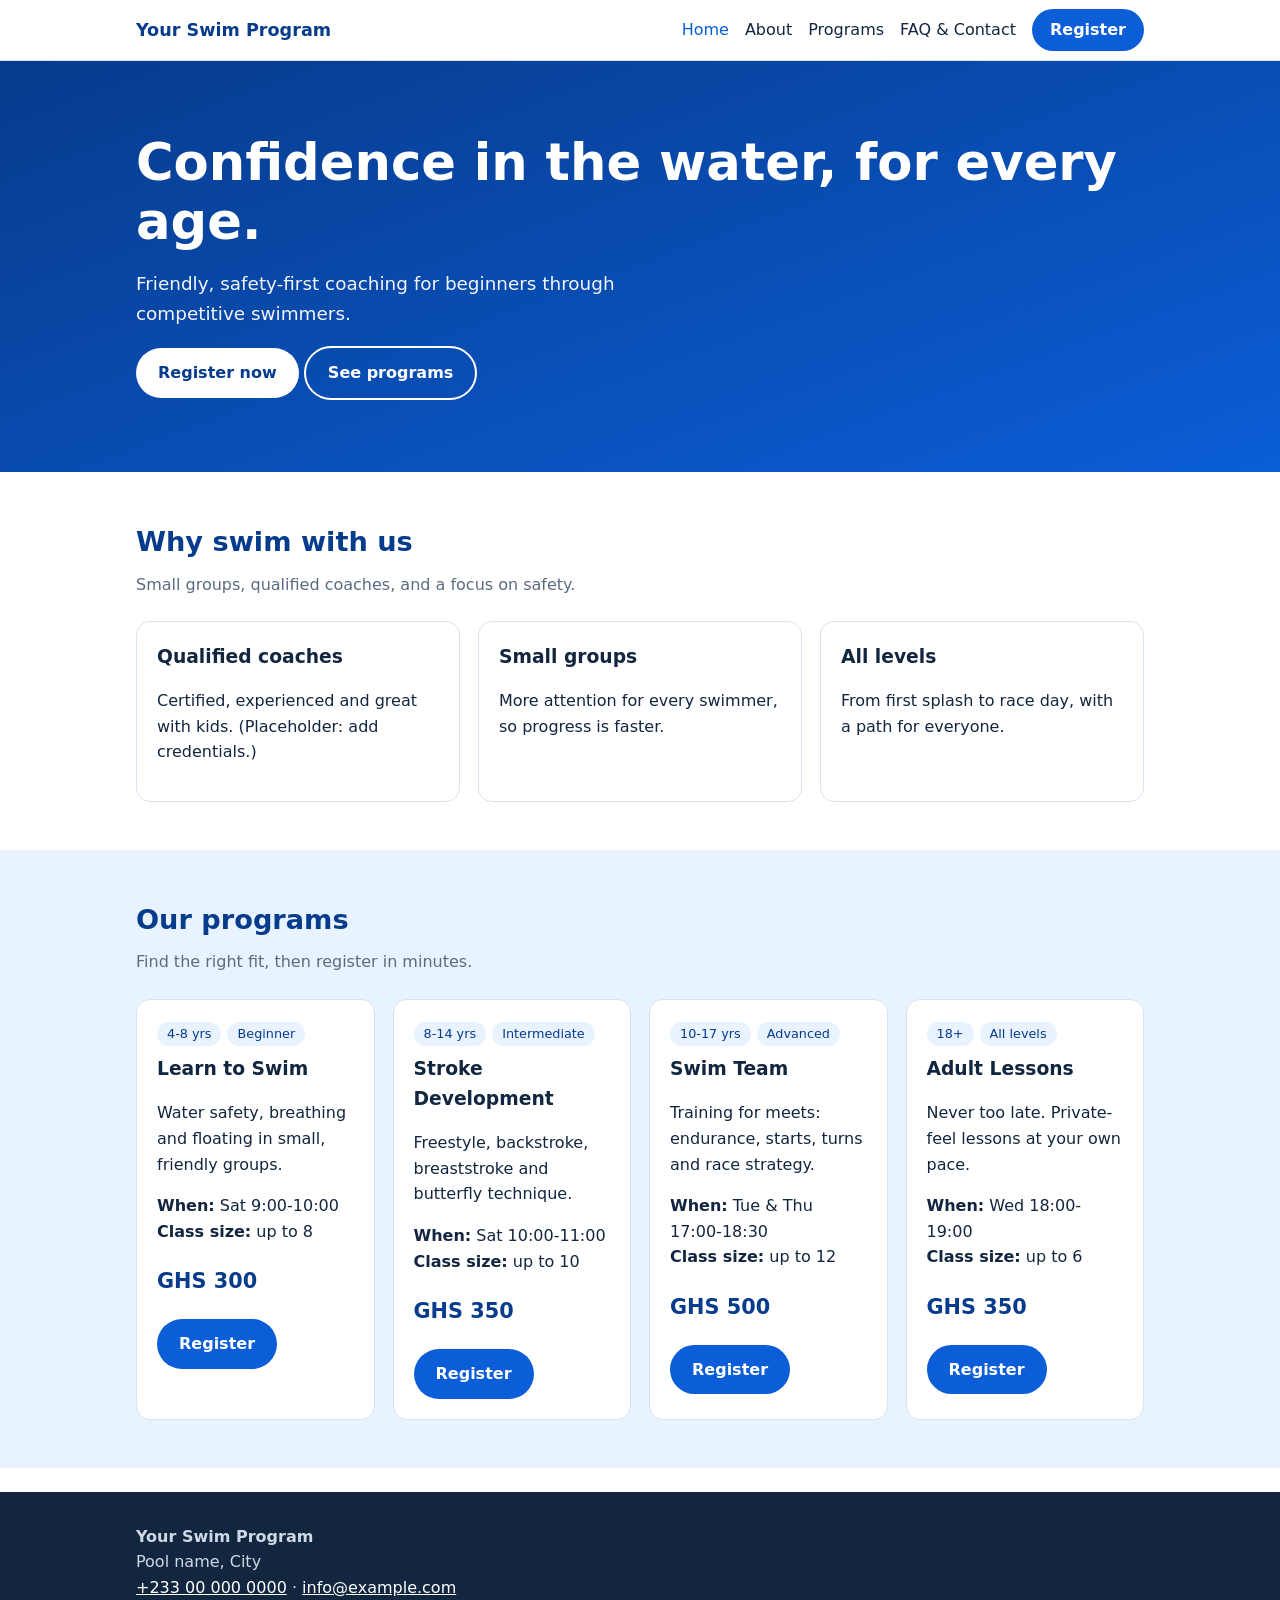
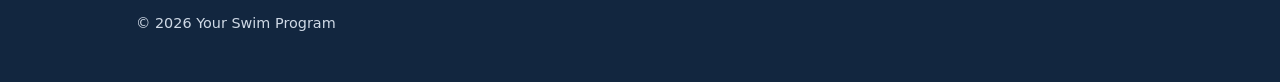
==== index.html @ 1d3cf5ec "Add static swim program site with registration form Info pages, programs driven by site.config.js, a" ====
<!doctype html>
<html lang="en"><head><meta charset="utf-8"><meta name="viewport" content="width=device-width,initial-scale=1">
<title>Swim Program | Learn, Train, Compete</title><meta name="description" content="Swim lessons and training programs. Register online.">
<link rel="stylesheet" href="assets/style.css"></head>
<body data-page="home"><div id="site-header"></div>
<div class="hero"><div class="wrap"><h1 data-site="tagline"></h1><p>Friendly, safety-first coaching for beginners through competitive swimmers.</p><a class="btn" href="register.html">Register now</a> <a class="btn alt" href="programs.html">See programs</a></div></div>
<section><div class="wrap"><h2>Why swim with us</h2><p class="lead">Small groups, qualified coaches, and a focus on safety.</p><div class="grid">
<div class="card"><h3>Qualified coaches</h3><p>Certified, experienced and great with kids. (Placeholder: add credentials.)</p></div>
<div class="card"><h3>Small groups</h3><p>More attention for every swimmer, so progress is faster.</p></div>
<div class="card"><h3>All levels</h3><p>From first splash to race day, with a path for everyone.</p></div></div></div></section>
<section class="tint"><div class="wrap"><h2>Our programs</h2><p class="lead">Find the right fit, then register in minutes.</p><div class="grid" id="program-list"></div></div></section>
<div id="site-footer"></div>
<script src="site.config.js"></script><script src="assets/main.js"></script></body></html>
---- assets/style.css ----
:root{--blue:#0b5ed7;--deep:#073b8c;--aqua:#e8f3ff;--ink:#12263f;--mut:#5b6b80;--line:#d8e3f0;--bg:#fff;--r:14px}
*{box-sizing:border-box}html{scroll-behavior:smooth}
body{margin:0;font:16px/1.6 system-ui,-apple-system,Segoe UI,Roboto,sans-serif;color:var(--ink);background:var(--bg)}
a{color:var(--blue)}img{max-width:100%}
.wrap{max-width:1040px;margin:0 auto;padding:0 16px}
header.site{position:sticky;top:0;background:#fff;border-bottom:1px solid var(--line);z-index:10}
header.site .wrap{display:flex;align-items:center;justify-content:space-between;min-height:60px;gap:12px}
.brand{font-weight:800;color:var(--deep);text-decoration:none;font-size:1.1rem}
nav a{margin-left:16px;text-decoration:none;color:var(--ink);font-weight:500}
nav a:hover,nav a[aria-current]{color:var(--blue)}
.menu{display:none;background:none;border:1px solid var(--line);border-radius:8px;padding:6px 10px;font-size:1rem}
.btn{display:inline-block;background:var(--blue);color:#fff;padding:12px 22px;border-radius:999px;text-decoration:none;font-weight:600;border:0;cursor:pointer;font-size:1rem}
.btn:hover{background:var(--deep)}.btn.alt{background:#fff;color:var(--blue);border:2px solid var(--blue)}
.hero{background:linear-gradient(160deg,var(--deep),var(--blue));color:#fff;padding:72px 0}
.hero h1{font-size:clamp(2rem,5vw,3.2rem);margin:0 0 12px;line-height:1.15}
.hero p{max-width:560px;font-size:1.15rem;opacity:.95}
.hero .btn{background:#fff;color:var(--deep)}.hero .btn.alt{background:transparent;color:#fff;border-color:#fff}
section{padding:48px 0}section.tint{background:var(--aqua)}
h2{font-size:1.7rem;margin:0 0 8px;color:var(--deep)}.lead{color:var(--mut);margin:0 0 24px}
.grid{display:grid;gap:18px;grid-template-columns:repeat(auto-fit,minmax(230px,1fr))}
.card{background:#fff;border:1px solid var(--line);border-radius:var(--r);padding:20px}
.card h3{margin:0 0 4px}.tag{display:inline-block;background:var(--aqua);color:var(--deep);border-radius:999px;padding:2px 10px;font-size:.8rem;margin:0 6px 8px 0}
.price{font-size:1.3rem;font-weight:700;color:var(--deep)}
form{display:grid;gap:14px;max-width:640px}
label{font-weight:600;display:grid;gap:4px}
input,select,textarea{font:inherit;padding:10px 12px;border:1px solid var(--line);border-radius:10px;width:100%}
input:focus,select:focus,textarea:focus{outline:2px solid var(--blue);border-color:var(--blue)}
.row{display:grid;gap:14px;grid-template-columns:1fr 1fr}
.check{display:flex;gap:10px;font-weight:400;align-items:flex-start}.check input{width:auto;margin-top:5px}
.note{background:var(--aqua);border-radius:10px;padding:12px 14px;color:var(--deep)}
details{border:1px solid var(--line);border-radius:10px;padding:12px 16px;margin-bottom:10px;background:#fff}
summary{cursor:pointer;font-weight:600}
footer.site{background:var(--ink);color:#cfd9e6;padding:32px 0;margin-top:24px}
footer.site a{color:#fff}
@media(max-width:700px){.menu{display:block}nav{display:none;position:absolute;top:60px;left:0;right:0;background:#fff;border-bottom:1px solid var(--line);padding:8px 16px}
nav.open{display:block}nav a{display:block;margin:0;padding:10px 0}.row{grid-template-columns:1fr}}
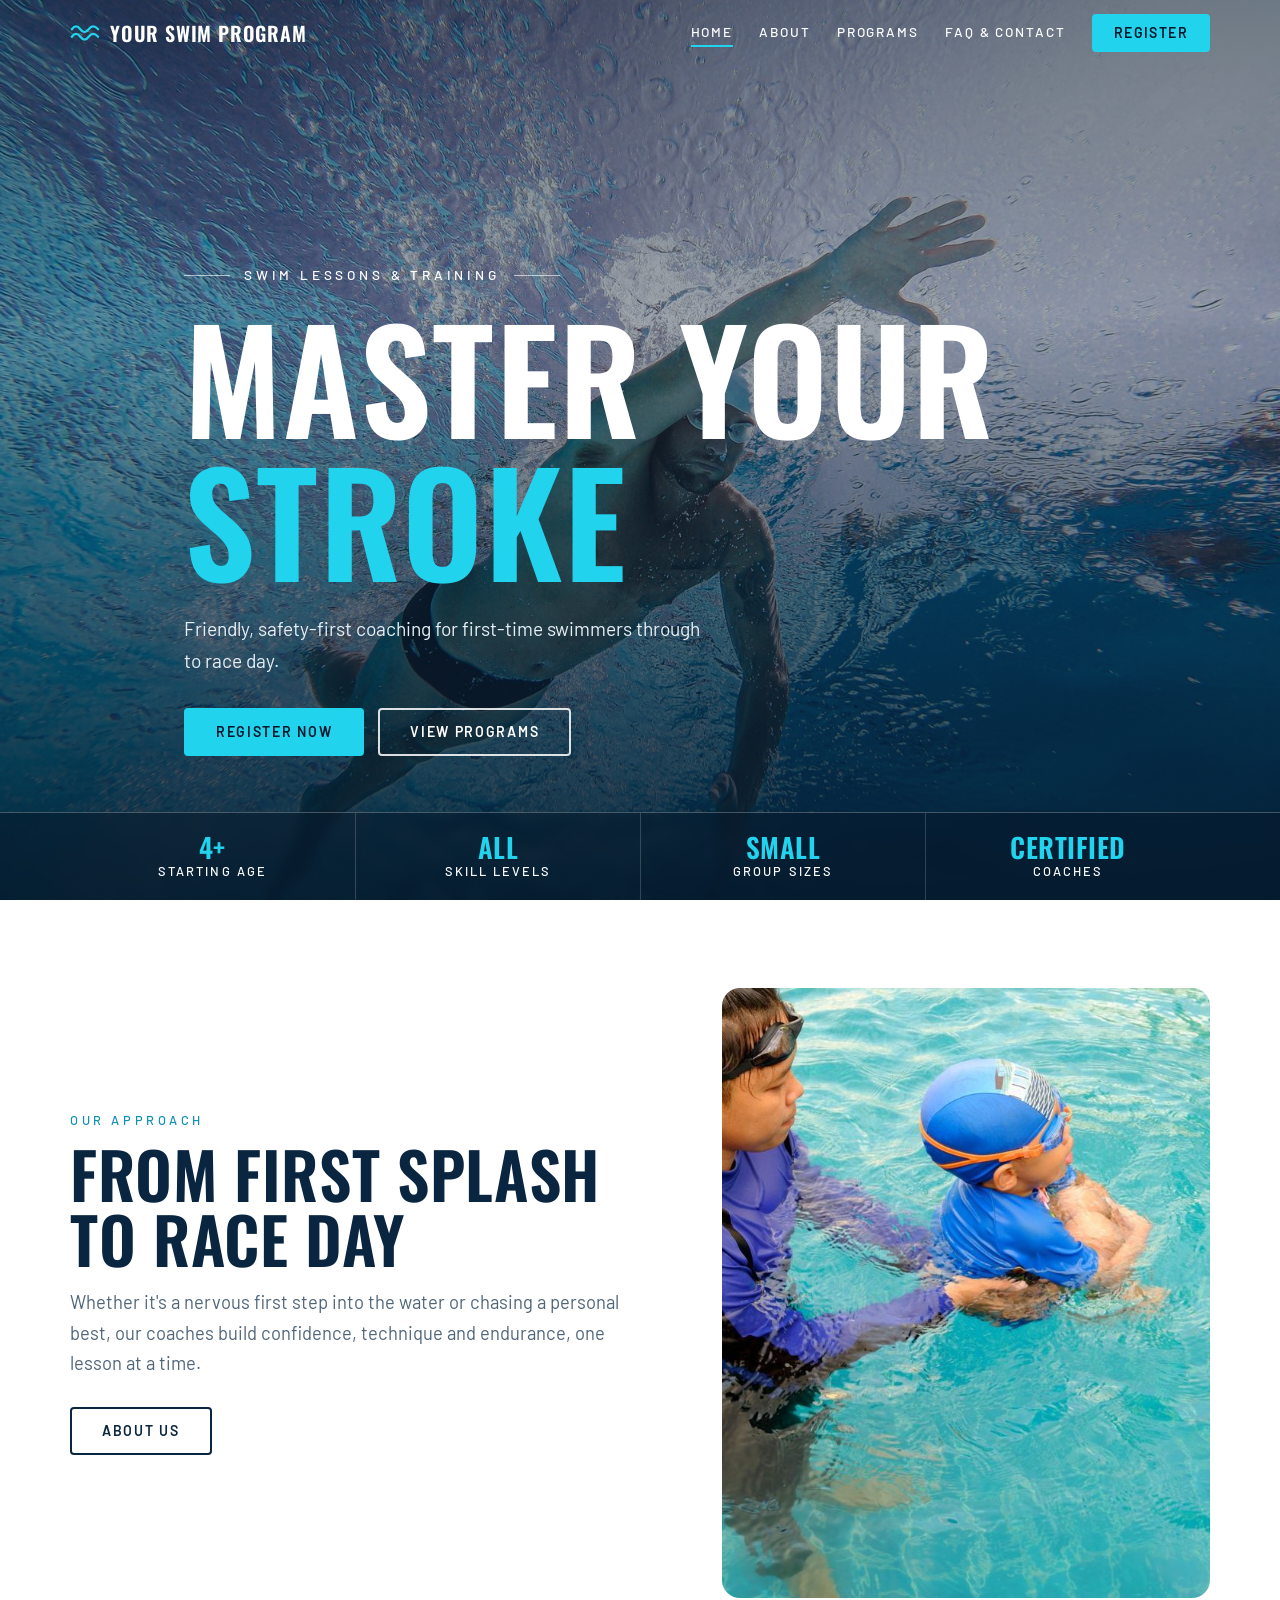
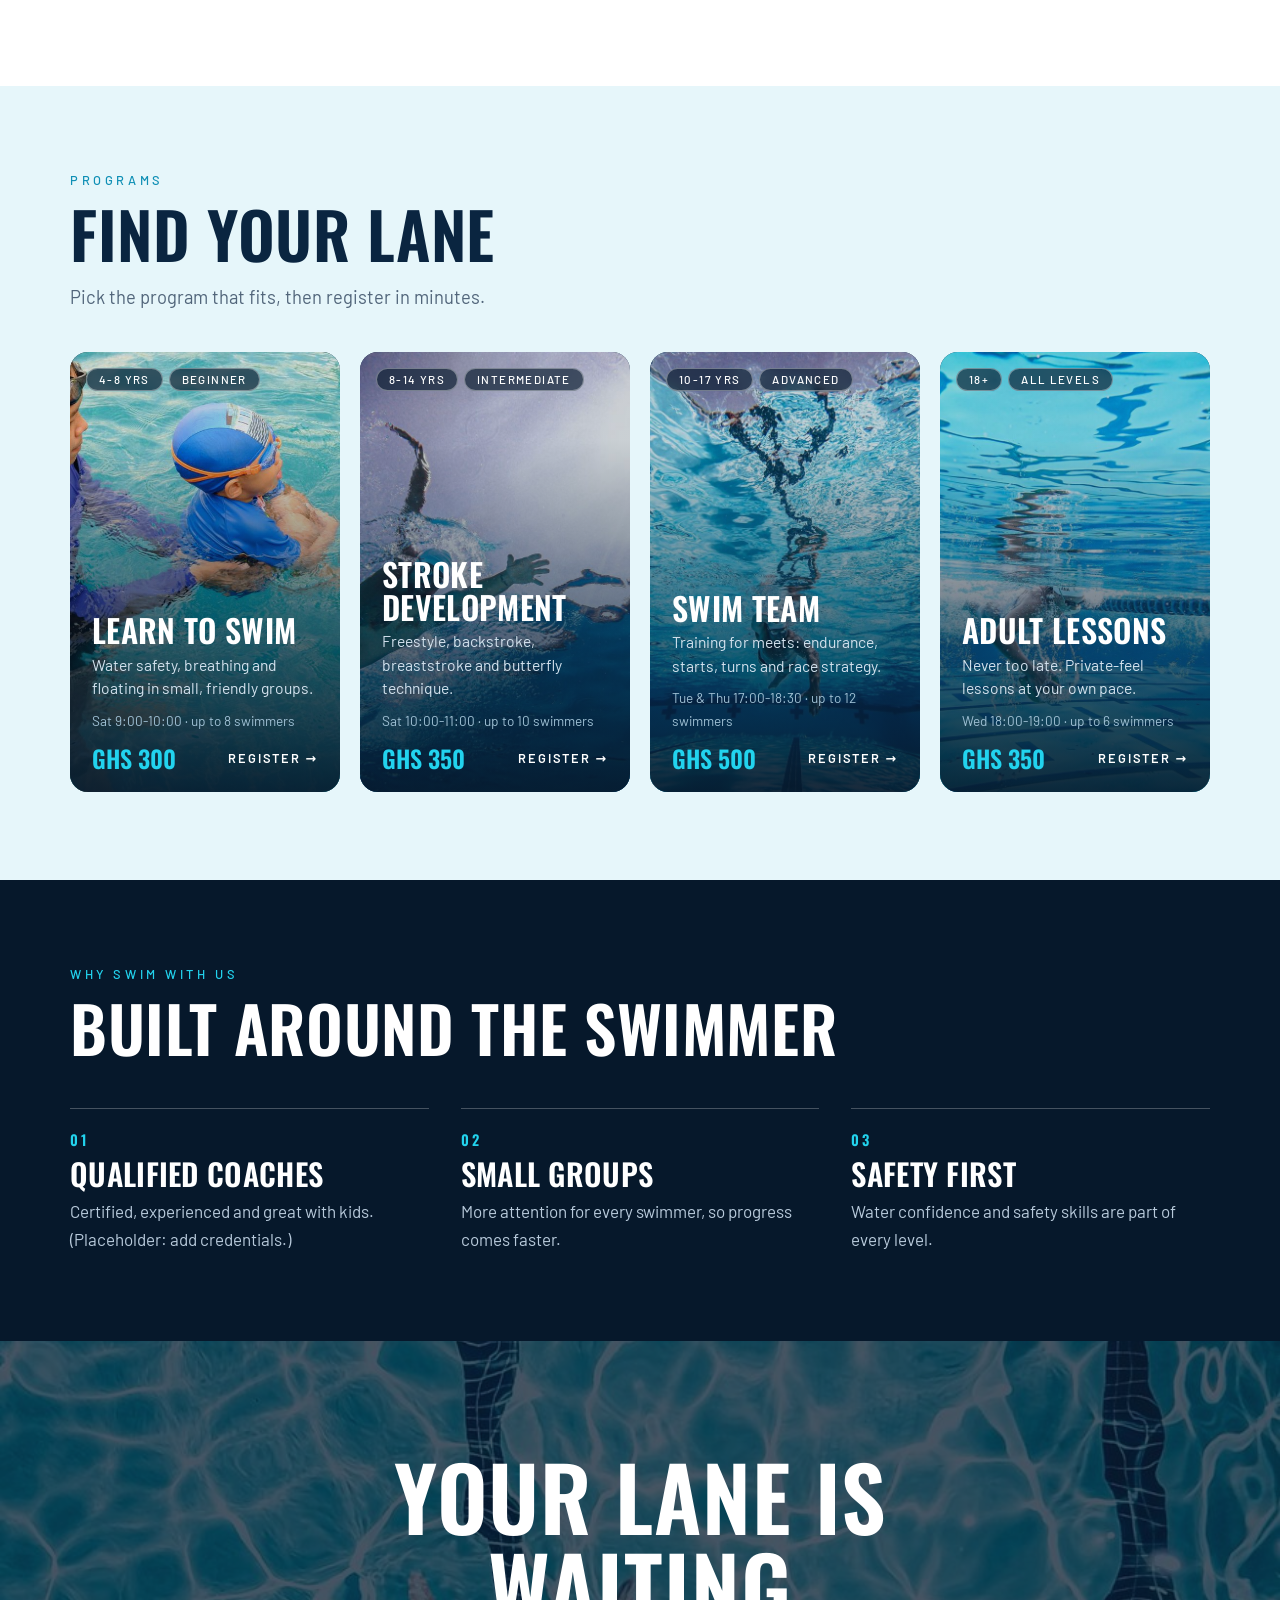
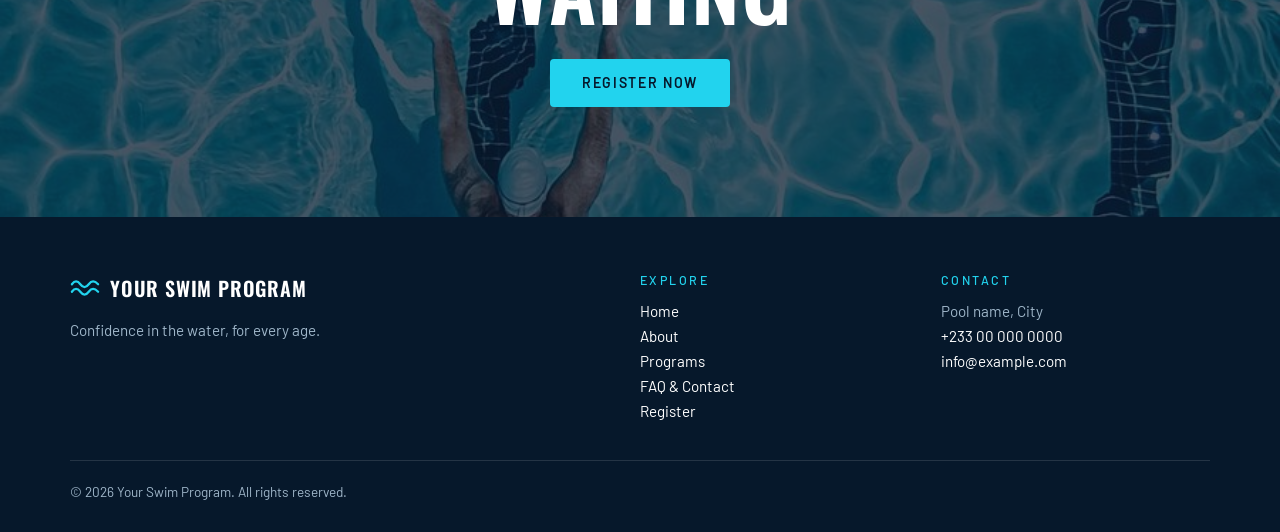
==== commit 02492871: "Redesign site with immersive photo-led look and stock photography Dark navy/aqua palette, Oswald hea" ====
--- a/index.html
+++ b/index.html
@@ -1,13 +1,35 @@
 <!doctype html>
 <html lang="en"><head><meta charset="utf-8"><meta name="viewport" content="width=device-width,initial-scale=1">
-<title>Swim Program | Learn, Train, Compete</title><meta name="description" content="Swim lessons and training programs. Register online.">
-<link rel="stylesheet" href="assets/style.css"></head>
+<title>Swim Program | Learn, Train, Compete</title><meta name="description" content="Swim lessons and training for every age and level. See our programs and register online."><meta name="theme-color" content="#06182b">
+<link rel="preconnect" href="https://fonts.googleapis.com"><link rel="preconnect" href="https://fonts.gstatic.com" crossorigin><link href="https://fonts.googleapis.com/css2?family=Barlow:wght@400;500;600&family=Oswald:wght@500;600&display=swap" rel="stylesheet"><link rel="stylesheet" href="assets/style.css"></head>
 <body data-page="home"><div id="site-header"></div>
-<div class="hero"><div class="wrap"><h1 data-site="tagline"></h1><p>Friendly, safety-first coaching for beginners through competitive swimmers.</p><a class="btn" href="register.html">Register now</a> <a class="btn alt" href="programs.html">See programs</a></div></div>
-<section><div class="wrap"><h2>Why swim with us</h2><p class="lead">Small groups, qualified coaches, and a focus on safety.</p><div class="grid">
-<div class="card"><h3>Qualified coaches</h3><p>Certified, experienced and great with kids. (Placeholder: add credentials.)</p></div>
-<div class="card"><h3>Small groups</h3><p>More attention for every swimmer, so progress is faster.</p></div>
-<div class="card"><h3>All levels</h3><p>From first splash to race day, with a path for everyone.</p></div></div></div></section>
-<section class="tint"><div class="wrap"><h2>Our programs</h2><p class="lead">Find the right fit, then register in minutes.</p><div class="grid" id="program-list"></div></div></section>
+<main id="main">
+
+<div class="hero" data-bg="assets/img/hero.jpg"><div class="wrap inner">
+  <div class="kicker">Swim lessons &amp; training</div>
+  <h1>Master your <em>stroke</em></h1>
+  <p class="sub">Friendly, safety-first coaching for first-time swimmers through to race day.</p>
+  <div class="ctas"><a class="btn" href="register.html">Register now</a><a class="btn alt" href="programs.html">View programs</a></div>
+</div>
+<div class="strip"><div class="wrap"><div class="i"><b>4+</b>Starting age</div><div class="i"><b>All</b>Skill levels</div><div class="i"><b>Small</b>Group sizes</div><div class="i"><b>Certified</b>Coaches</div></div></div></div>
+
+<section><div class="wrap split">
+  <div class="rv"><div class="eyebrow">Our approach</div><h2>From first splash to race day</h2>
+  <p class="lead">Whether it's a nervous first step into the water or chasing a personal best, our coaches build confidence, technique and endurance, one lesson at a time.</p>
+  <p style="margin-top:28px"><a class="btn alt on-light" href="about.html">About us</a></p></div>
+  <div class="pic rv"><img src="assets/img/learn.jpg" alt="A coach guiding a young swimmer in the pool"></div>
+</div></section>
+
+<section class="tint"><div class="wrap"><div class="eyebrow">Programs</div><h2>Find your lane</h2>
+<p class="lead">Pick the program that fits, then register in minutes.</p><div class="cards" id="program-list"></div></div></section>
+
+<section class="dark"><div class="wrap"><div class="eyebrow">Why swim with us</div><h2>Built around the swimmer</h2>
+<div class="feats">
+<div class="feat rv"><div class="n">01</div><h3>Qualified coaches</h3><p>Certified, experienced and great with kids. (Placeholder: add credentials.)</p></div>
+<div class="feat rv"><div class="n">02</div><h3>Small groups</h3><p>More attention for every swimmer, so progress comes faster.</p></div>
+<div class="feat rv"><div class="n">03</div><h3>Safety first</h3><p>Water confidence and safety skills are part of every level.</p></div>
+</div></div></section>
+<div class="band" data-bg="assets/img/lanes.jpg"><div class="wrap"><h2>Your lane is waiting</h2><a class="btn" href="register.html">Register now</a></div></div>
+</main>
 <div id="site-footer"></div>
 <script src="site.config.js"></script><script src="assets/main.js"></script></body></html>
--- a/assets/style.css
+++ b/assets/style.css
@@ -1,36 +1,127 @@
-:root{--blue:#0b5ed7;--deep:#073b8c;--aqua:#e8f3ff;--ink:#12263f;--mut:#5b6b80;--line:#d8e3f0;--bg:#fff;--r:14px}
+
+:root{
+  --navy:#06182b;--navy2:#0a2540;--deep:#0a2540;--blue:#0e8fb5;--aqua:#e6f6fa;--cyan:#22d3ee;--cyan-d:#0fb5d1;
+  --ink:#0d2236;--mut:#51657a;--line:#d5e3ec;--bg:#fff;--r:18px;
+  --head:"Oswald","Arial Narrow",Impact,sans-serif;--body:"Barlow",system-ui,-apple-system,Segoe UI,Roboto,sans-serif;
+}
 *{box-sizing:border-box}html{scroll-behavior:smooth}
-body{margin:0;font:16px/1.6 system-ui,-apple-system,Segoe UI,Roboto,sans-serif;color:var(--ink);background:var(--bg)}
-a{color:var(--blue)}img{max-width:100%}
-.wrap{max-width:1040px;margin:0 auto;padding:0 16px}
-header.site{position:sticky;top:0;background:#fff;border-bottom:1px solid var(--line);z-index:10}
-header.site .wrap{display:flex;align-items:center;justify-content:space-between;min-height:60px;gap:12px}
-.brand{font-weight:800;color:var(--deep);text-decoration:none;font-size:1.1rem}
-nav a{margin-left:16px;text-decoration:none;color:var(--ink);font-weight:500}
-nav a:hover,nav a[aria-current]{color:var(--blue)}
-.menu{display:none;background:none;border:1px solid var(--line);border-radius:8px;padding:6px 10px;font-size:1rem}
-.btn{display:inline-block;background:var(--blue);color:#fff;padding:12px 22px;border-radius:999px;text-decoration:none;font-weight:600;border:0;cursor:pointer;font-size:1rem}
-.btn:hover{background:var(--deep)}.btn.alt{background:#fff;color:var(--blue);border:2px solid var(--blue)}
-.hero{background:linear-gradient(160deg,var(--deep),var(--blue));color:#fff;padding:72px 0}
-.hero h1{font-size:clamp(2rem,5vw,3.2rem);margin:0 0 12px;line-height:1.15}
-.hero p{max-width:560px;font-size:1.15rem;opacity:.95}
-.hero .btn{background:#fff;color:var(--deep)}.hero .btn.alt{background:transparent;color:#fff;border-color:#fff}
-section{padding:48px 0}section.tint{background:var(--aqua)}
-h2{font-size:1.7rem;margin:0 0 8px;color:var(--deep)}.lead{color:var(--mut);margin:0 0 24px}
-.grid{display:grid;gap:18px;grid-template-columns:repeat(auto-fit,minmax(230px,1fr))}
-.card{background:#fff;border:1px solid var(--line);border-radius:var(--r);padding:20px}
-.card h3{margin:0 0 4px}.tag{display:inline-block;background:var(--aqua);color:var(--deep);border-radius:999px;padding:2px 10px;font-size:.8rem;margin:0 6px 8px 0}
-.price{font-size:1.3rem;font-weight:700;color:var(--deep)}
-form{display:grid;gap:14px;max-width:640px}
-label{font-weight:600;display:grid;gap:4px}
-input,select,textarea{font:inherit;padding:10px 12px;border:1px solid var(--line);border-radius:10px;width:100%}
-input:focus,select:focus,textarea:focus{outline:2px solid var(--blue);border-color:var(--blue)}
-.row{display:grid;gap:14px;grid-template-columns:1fr 1fr}
-.check{display:flex;gap:10px;font-weight:400;align-items:flex-start}.check input{width:auto;margin-top:5px}
-.note{background:var(--aqua);border-radius:10px;padding:12px 14px;color:var(--deep)}
-details{border:1px solid var(--line);border-radius:10px;padding:12px 16px;margin-bottom:10px;background:#fff}
-summary{cursor:pointer;font-weight:600}
-footer.site{background:var(--ink);color:#cfd9e6;padding:32px 0;margin-top:24px}
-footer.site a{color:#fff}
-@media(max-width:700px){.menu{display:block}nav{display:none;position:absolute;top:60px;left:0;right:0;background:#fff;border-bottom:1px solid var(--line);padding:8px 16px}
-nav.open{display:block}nav a{display:block;margin:0;padding:10px 0}.row{grid-template-columns:1fr}}
+body{margin:0;font:17px/1.65 var(--body);color:var(--ink);background:var(--bg);-webkit-font-smoothing:antialiased}
+img{max-width:100%;display:block}a{color:var(--blue)}
+.wrap{max-width:1180px;margin:0 auto;padding:0 20px}
+h1,h2,h3{font-family:var(--head);text-transform:uppercase;line-height:1.02;margin:0;letter-spacing:.01em;font-weight:600}
+.skip{position:absolute;left:-999px}.skip:focus{left:12px;top:12px;background:#fff;color:#000;padding:8px 12px;z-index:100;border-radius:8px}
+
+/* header: transparent over photo, solid after scroll */
+header.site{position:fixed;inset:0 0 auto 0;z-index:50;transition:background .25s,box-shadow .25s,padding .25s;padding:14px 0}
+header.site.solid{background:rgba(6,24,43,.94);backdrop-filter:blur(8px);padding:8px 0;box-shadow:0 1px 0 rgba(255,255,255,.08)}
+header.site .wrap{display:flex;align-items:center;justify-content:space-between;gap:16px}
+.brand{display:flex;align-items:center;gap:10px;color:#fff;text-decoration:none;font:600 1.25rem/1 var(--head);text-transform:uppercase;letter-spacing:.04em}
+.brand svg{width:30px;height:30px;color:var(--cyan)}
+nav{display:flex;align-items:center;gap:26px}
+nav a{color:#fff;text-decoration:none;font:500 .85rem/1 var(--body);letter-spacing:.14em;text-transform:uppercase;padding:6px 0;border-bottom:2px solid transparent}
+nav a:hover,nav a[aria-current]{border-color:var(--cyan)}
+nav a.btn{border:0;padding:12px 22px;letter-spacing:.1em}
+.menu{display:none;background:none;border:1.5px solid rgba(255,255,255,.6);color:#fff;border-radius:999px;padding:8px 16px;font:500 .8rem var(--body);letter-spacing:.14em;text-transform:uppercase;cursor:pointer}
+
+.btn{display:inline-block;background:var(--cyan);color:var(--navy);padding:15px 30px;border-radius:4px;text-decoration:none;font:600 .88rem/1 var(--body);letter-spacing:.12em;text-transform:uppercase;border:2px solid var(--cyan);cursor:pointer;transition:transform .15s,background .15s,color .15s}
+.btn:hover{background:#fff;border-color:#fff;transform:translateY(-2px)}
+.btn.alt{background:transparent;color:#fff;border-color:rgba(255,255,255,.85)}
+.btn.alt:hover{background:#fff;color:var(--navy)}
+.light .btn.alt,.btn.alt.on-light{color:var(--navy2);border-color:var(--navy2)}
+.btn.alt.on-light:hover{background:var(--navy2);color:#fff}
+button:disabled{opacity:.6;cursor:wait}
+
+/* hero */
+.hero{position:relative;min-height:100svh;display:flex;flex-direction:column;justify-content:flex-end;color:#fff;background:var(--navy) center/cover no-repeat;isolation:isolate;overflow:hidden}
+.hero::before{content:"";position:absolute;inset:0;z-index:-1;background:linear-gradient(180deg,rgba(6,24,43,.55) 0%,rgba(6,24,43,.35) 35%,rgba(6,24,43,.88) 100%)}
+.hero .inner{padding-block:140px 56px}
+.kicker{display:flex;align-items:center;gap:14px;font:500 .85rem/1 var(--body);letter-spacing:.28em;text-transform:uppercase;margin-bottom:22px}
+.kicker::before,.kicker::after{content:"";height:1px;width:46px;background:rgba(255,255,255,.6)}
+.hero h1{font-size:clamp(3.2rem,11vw,9rem);max-width:12ch}
+.hero h1 em{font-style:normal;color:var(--cyan)}
+.hero p.sub{max-width:520px;font-size:1.2rem;margin:22px 0 32px;color:#e6f0f7}
+.hero .ctas{display:flex;gap:14px;flex-wrap:wrap}
+.strip{border-top:1px solid rgba(255,255,255,.25);background:rgba(6,24,43,.55);backdrop-filter:blur(6px)}
+.strip .wrap{display:grid;grid-template-columns:repeat(4,1fr)}
+.strip div.i{padding:20px 12px;text-align:center;border-left:1px solid rgba(255,255,255,.18);font:500 .8rem/1.3 var(--body);letter-spacing:.16em;text-transform:uppercase}
+.strip div.i:first-child{border-left:0}.strip b{display:block;font:600 1.7rem/1.1 var(--head);letter-spacing:.02em;color:var(--cyan)}
+.hero.page{min-height:52svh}.hero.page .inner{padding-block:150px 48px}.hero.page h1{font-size:clamp(2.8rem,8vw,6rem);max-width:none}
+
+/* sections */
+section{padding:88px 0}section.dark{background:var(--navy);color:#fff}section.tint{background:var(--aqua)}
+h2{font-size:clamp(2.2rem,5.5vw,4rem);color:var(--navy2)}section.dark h2{color:#fff}
+.eyebrow{font:500 .8rem/1 var(--body);letter-spacing:.28em;text-transform:uppercase;color:var(--blue);margin-bottom:14px}
+section.dark .eyebrow{color:var(--cyan)}
+.lead{color:var(--mut);font-size:1.15rem;max-width:560px;margin:16px 0 0}section.dark .lead{color:#b8cadb}
+.split{display:grid;grid-template-columns:1.1fr .9fr;gap:56px;align-items:center}
+.split .pic{border-radius:var(--r);overflow:hidden;aspect-ratio:4/5;background:var(--navy2)}
+.split .pic img{width:100%;height:100%;object-fit:cover}
+.split.rev .pic{order:-1}
+
+/* program cards */
+.cards{display:grid;gap:20px;grid-template-columns:repeat(auto-fit,minmax(250px,1fr));margin-top:40px}
+.pc{position:relative;display:flex;flex-direction:column;justify-content:flex-end;min-height:440px;border-radius:var(--r);overflow:hidden;color:#fff;text-decoration:none;background:var(--navy2);isolation:isolate}
+.pc img{position:absolute;inset:0;width:100%;height:100%;object-fit:cover;z-index:-2;transition:transform .6s}
+.pc::after{content:"";position:absolute;inset:0;z-index:-1;background:linear-gradient(180deg,rgba(6,24,43,.15) 20%,rgba(6,24,43,.92) 100%)}
+.pc:hover img{transform:scale(1.06)}
+.pc .tags{position:absolute;top:16px;left:16px;display:flex;gap:6px;flex-wrap:wrap}
+.tag{display:inline-block;background:rgba(6,24,43,.65);border:1px solid rgba(255,255,255,.35);backdrop-filter:blur(4px);color:#fff;border-radius:999px;padding:4px 12px;font:500 .72rem/1.2 var(--body);letter-spacing:.12em;text-transform:uppercase}
+.pc .body{padding:22px}
+.pc h3{font-size:2rem;margin-bottom:6px}.pc p{margin:0 0 10px;color:#d3e2ee;font-size:.98rem;line-height:1.5}
+.pc .meta{font-size:.85rem;color:#9fc0d4;margin-bottom:14px}
+.pc .row{display:flex;justify-content:space-between;align-items:center;gap:10px}
+.pc .price{font:600 1.5rem/1 var(--head);color:var(--cyan)}.pc .go{font:600 .8rem/1 var(--body);letter-spacing:.14em;text-transform:uppercase}
+.pc .go::after{content:" →"}
+
+/* features */
+.feats{display:grid;gap:32px;grid-template-columns:repeat(auto-fit,minmax(240px,1fr));margin-top:48px}
+.feat{border-top:1px solid rgba(255,255,255,.25);padding-top:20px}
+.feat .n{font:600 .9rem var(--head);letter-spacing:.2em;color:var(--cyan)}
+.feat h3{font-size:1.9rem;margin:8px 0 8px}.feat p{margin:0;color:#b8cadb}
+
+/* table */
+.tw{overflow-x:auto;margin-top:36px;border:1px solid var(--line);border-radius:12px}
+table{border-collapse:collapse;width:100%;font-size:1rem}th,td{padding:14px 18px;text-align:left;border-bottom:1px solid var(--line)}
+th{font:500 .78rem var(--body);letter-spacing:.16em;text-transform:uppercase;background:var(--aqua);color:var(--navy2);white-space:nowrap}
+tr:last-child td{border-bottom:0}td.p{font:600 1.2rem var(--head);color:var(--navy2);white-space:nowrap}
+
+/* cta band */
+.band{position:relative;isolation:isolate;color:#fff;background:var(--navy) center/cover;text-align:center;padding:110px 0}
+.band::before{content:"";position:absolute;inset:0;background:rgba(6,24,43,.72);z-index:-1}
+.band h2{color:#fff;font-size:clamp(2.6rem,7vw,5.5rem);max-width:14ch;margin:0 auto 28px}
+
+/* forms */
+form{display:grid;gap:16px;max-width:680px}
+label{font:600 .8rem var(--body);letter-spacing:.1em;text-transform:uppercase;color:var(--navy2);display:grid;gap:6px}
+input,select,textarea{font:400 1rem var(--body);letter-spacing:0;text-transform:none;padding:13px 14px;border:1.5px solid var(--line);border-radius:8px;width:100%;background:#fff;color:var(--ink)}
+input:focus,select:focus,textarea:focus{outline:3px solid rgba(34,211,238,.45);border-color:var(--blue)}
+.row2{display:grid;gap:16px;grid-template-columns:1fr 1fr}
+.check{display:flex;gap:12px;align-items:flex-start;font:400 .95rem/1.5 var(--body);letter-spacing:0;text-transform:none}.check input{width:auto;margin-top:5px}
+.note{background:var(--aqua);border-left:4px solid var(--cyan);border-radius:8px;padding:14px 16px;color:var(--navy2);font-size:.98rem}
+.formcard{background:#fff;border:1px solid var(--line);border-radius:var(--r);padding:36px;box-shadow:0 20px 50px -25px rgba(6,24,43,.35)}
+details{border-bottom:1px solid var(--line);padding:18px 0}summary{cursor:pointer;font:600 1.4rem var(--head);text-transform:uppercase;color:var(--navy2);list-style:none;display:flex;justify-content:space-between;gap:12px}
+summary::after{content:"+";color:var(--blue)}details[open] summary::after{content:"–"}details p{margin:12px 0 0;color:var(--mut)}
+.contact{display:grid;gap:20px;grid-template-columns:repeat(auto-fit,minmax(220px,1fr));margin-top:36px}
+.contact div{border-top:3px solid var(--cyan);padding-top:14px}.contact b{display:block;font:500 .78rem var(--body);letter-spacing:.2em;text-transform:uppercase;color:var(--blue);margin-bottom:4px}
+
+footer.site{background:var(--navy);color:#9fb6c9;padding:56px 0 28px;font-size:.95rem}
+footer.site .cols{display:grid;gap:32px;grid-template-columns:2fr 1fr 1fr}
+footer.site .brand{margin-bottom:12px}footer.site a{color:#fff;text-decoration:none}footer.site a:hover{color:var(--cyan)}
+footer.site h4{font:500 .78rem var(--body);letter-spacing:.2em;text-transform:uppercase;color:var(--cyan);margin:0 0 12px}
+footer.site .copy{border-top:1px solid rgba(255,255,255,.12);margin-top:36px;padding-top:20px;font-size:.85rem}
+
+/* reveal (only when JS adds .js) */
+.js .rv{opacity:0;transform:translateY(24px);transition:opacity .7s,transform .7s}.js .rv.in{opacity:1;transform:none}
+@media(prefers-reduced-motion:reduce){*{transition:none!important;animation:none!important}html{scroll-behavior:auto}.js .rv{opacity:1;transform:none}}
+
+@media(max-width:860px){
+  section{padding:64px 0}.split{grid-template-columns:1fr;gap:32px}.split .pic{aspect-ratio:4/3}.split.rev .pic{order:0}
+  .menu{display:block}
+  nav{position:fixed;inset:0;background:var(--navy);flex-direction:column;justify-content:center;gap:22px;opacity:0;visibility:hidden;transition:opacity .25s}
+  nav.open{opacity:1;visibility:visible}nav a{font-size:1.1rem}
+  .menu{position:relative;z-index:60}
+  .strip .wrap{grid-template-columns:1fr 1fr}.strip div.i:nth-child(3){border-left:0}.strip div.i:nth-child(n+3){border-top:1px solid rgba(255,255,255,.18)}
+  footer.site .cols{grid-template-columns:1fr}.row2{grid-template-columns:1fr}.formcard{padding:22px}
+  .hero .inner{padding-top:110px}
+  .kicker{letter-spacing:.18em;font-size:.75rem}.kicker::after{display:none}
+}
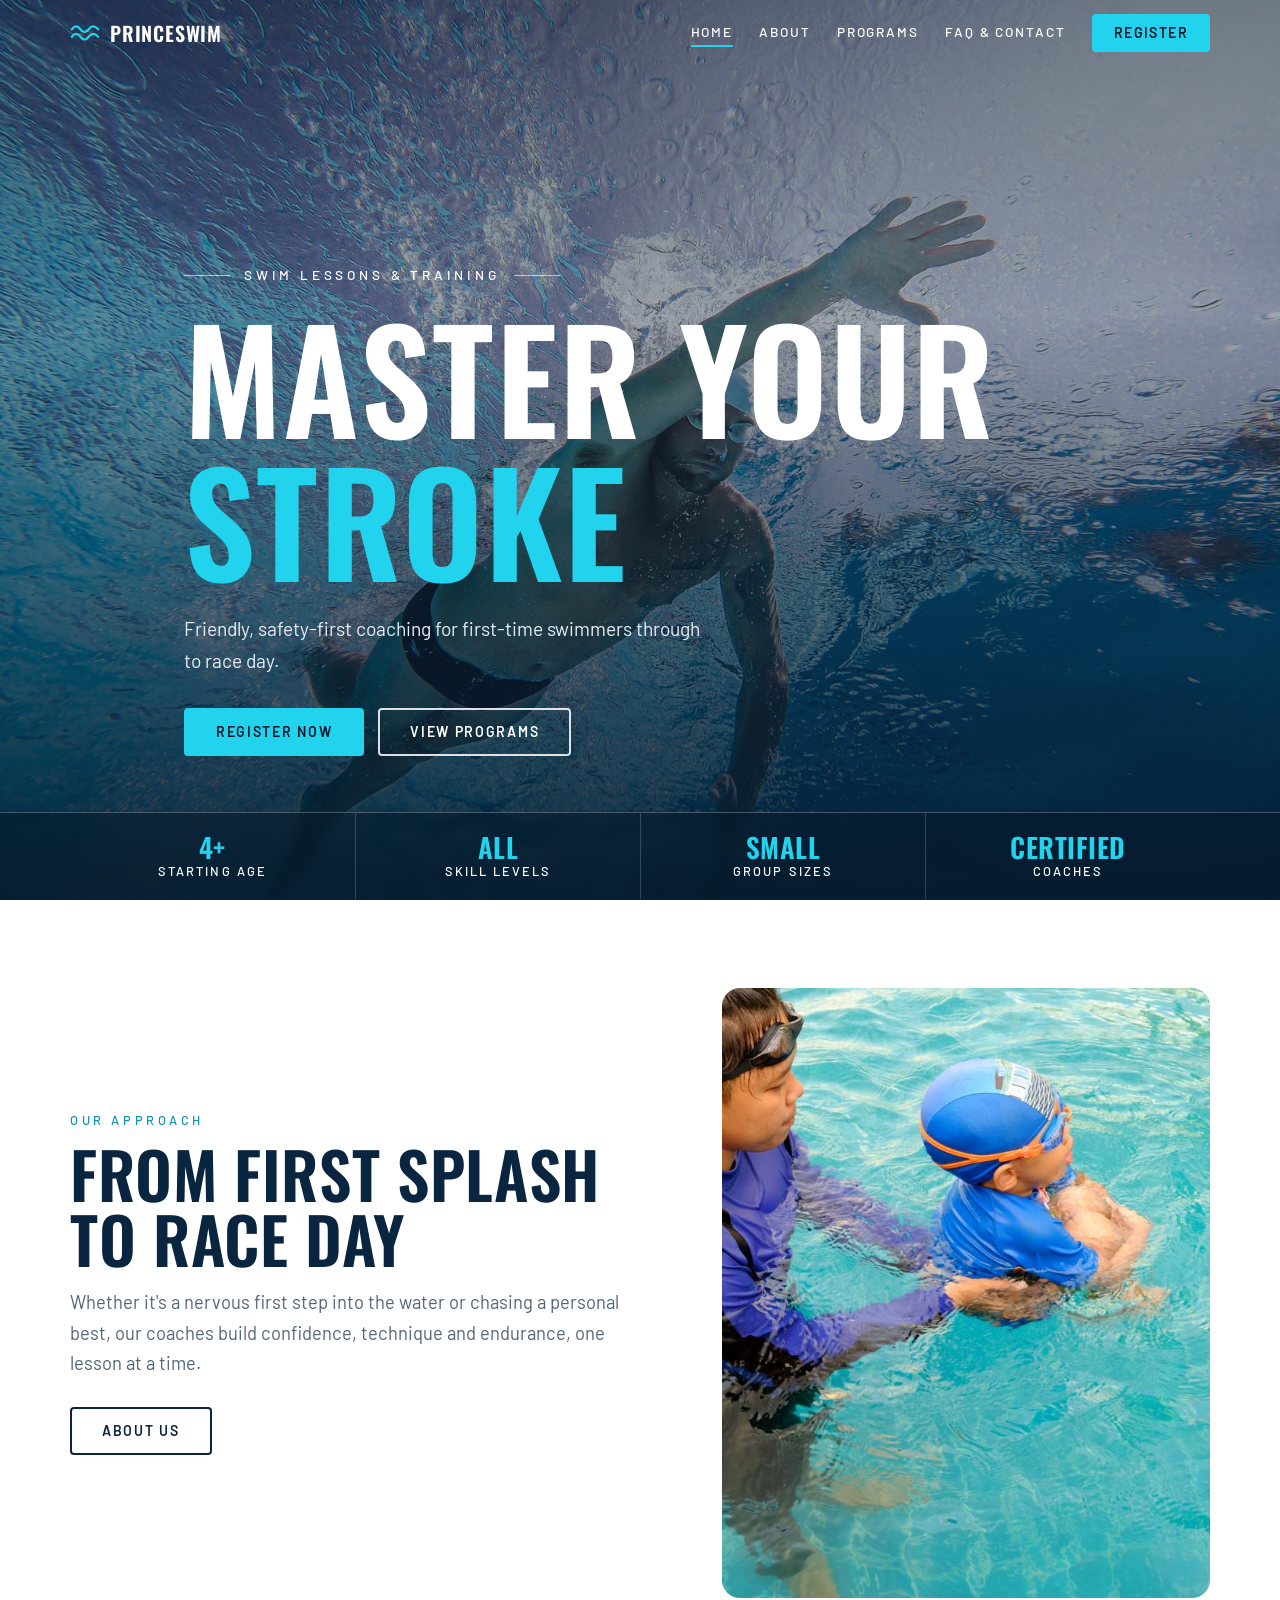
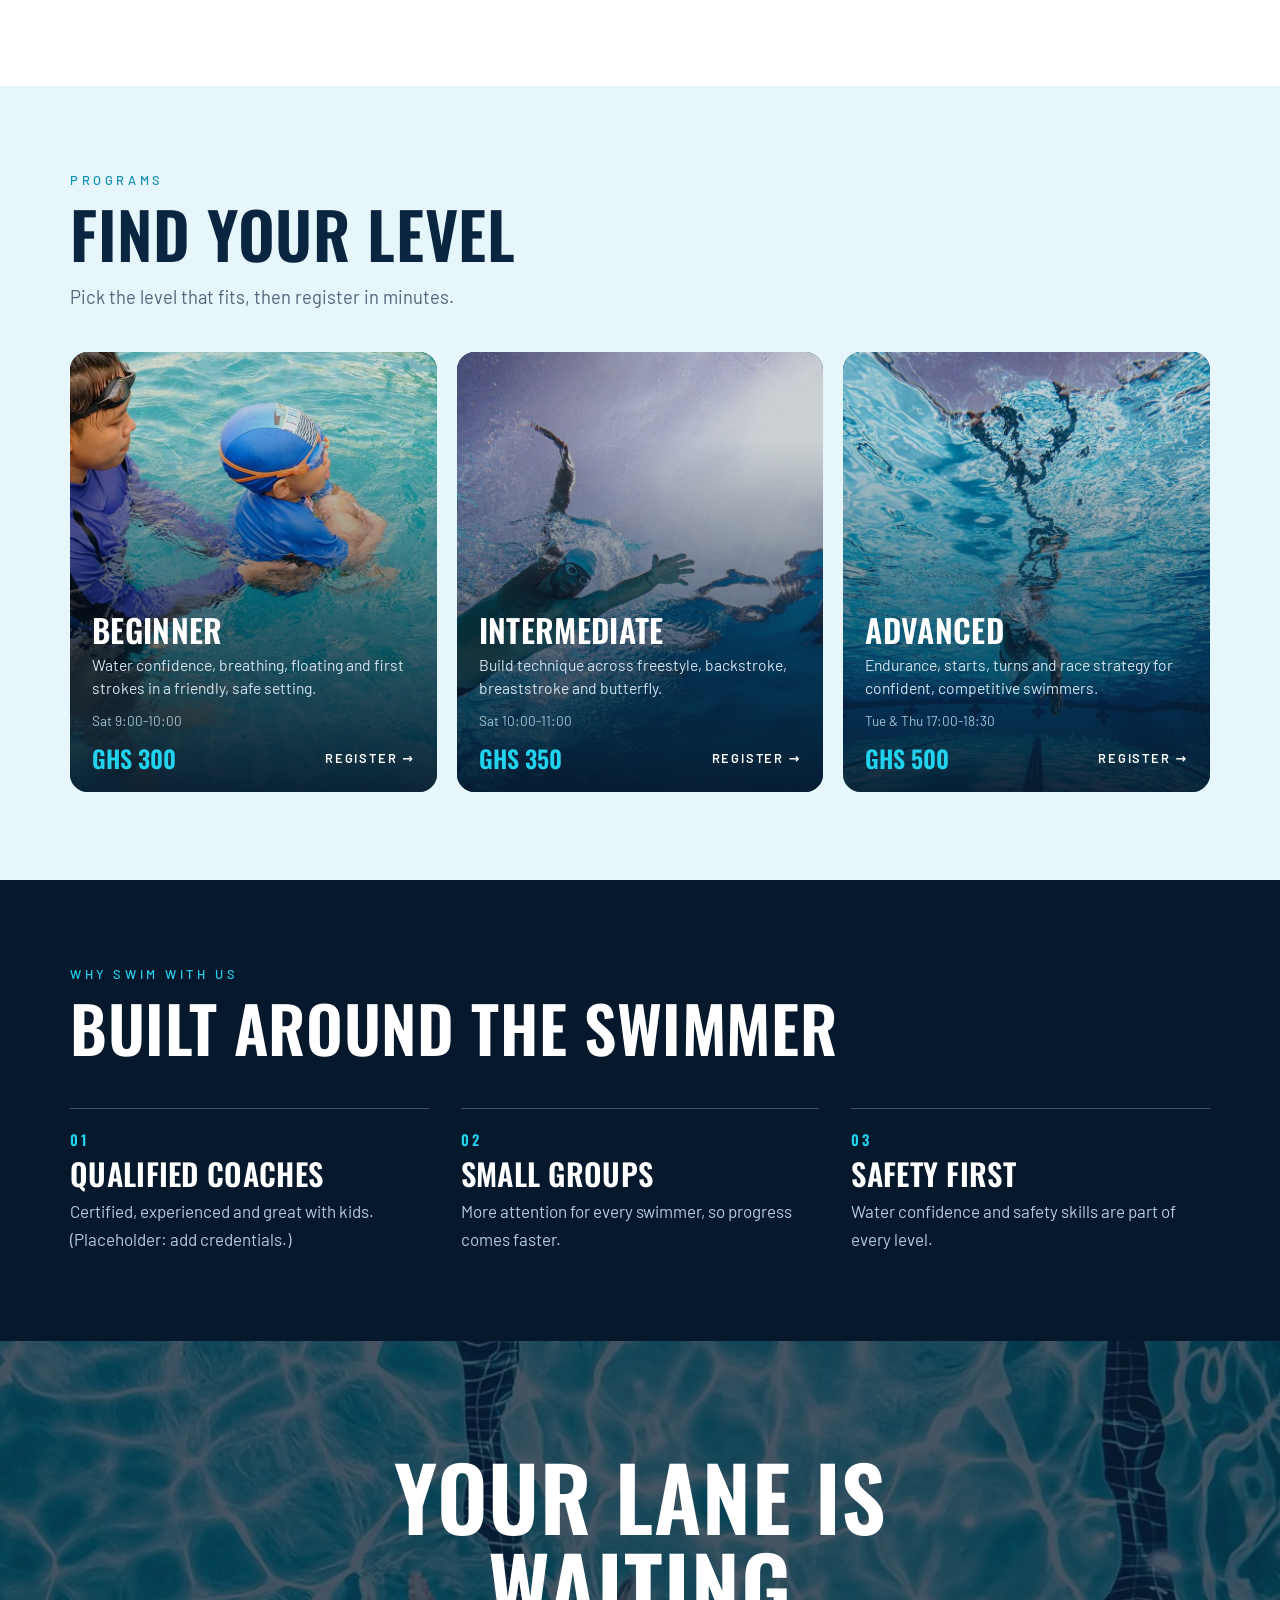
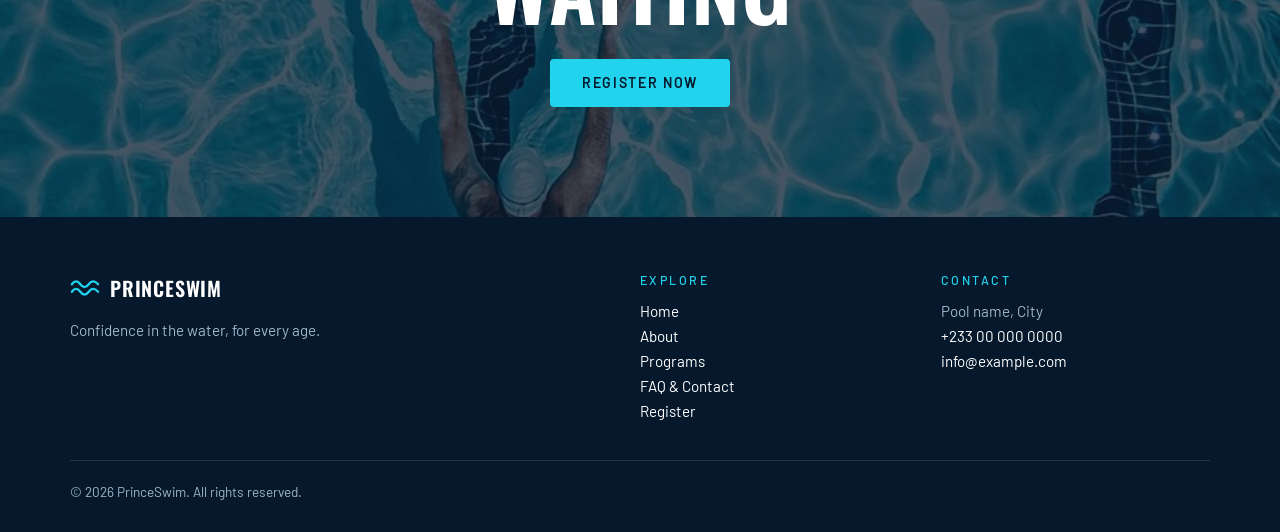
==== commit 11f8de08: "Rename to PrinceSwim; programs are now skill levels Programs reduced to Beginner/Intermediate/Advanc" ====
--- a/index.html
+++ b/index.html
@@ -1,6 +1,6 @@
 <!doctype html>
 <html lang="en"><head><meta charset="utf-8"><meta name="viewport" content="width=device-width,initial-scale=1">
-<title>Swim Program | Learn, Train, Compete</title><meta name="description" content="Swim lessons and training for every age and level. See our programs and register online."><meta name="theme-color" content="#06182b">
+<title>PrinceSwim | Learn, Train, Compete</title><meta name="description" content="Swim lessons and training for every age and level. See our programs and register online."><meta name="theme-color" content="#06182b">
 <link rel="preconnect" href="https://fonts.googleapis.com"><link rel="preconnect" href="https://fonts.gstatic.com" crossorigin><link href="https://fonts.googleapis.com/css2?family=Barlow:wght@400;500;600&family=Oswald:wght@500;600&display=swap" rel="stylesheet"><link rel="stylesheet" href="assets/style.css"></head>
 <body data-page="home"><div id="site-header"></div>
 <main id="main">
@@ -20,8 +20,8 @@
   <div class="pic rv"><img src="assets/img/learn.jpg" alt="A coach guiding a young swimmer in the pool"></div>
 </div></section>
 
-<section class="tint"><div class="wrap"><div class="eyebrow">Programs</div><h2>Find your lane</h2>
-<p class="lead">Pick the program that fits, then register in minutes.</p><div class="cards" id="program-list"></div></div></section>
+<section class="tint"><div class="wrap"><div class="eyebrow">Programs</div><h2>Find your level</h2>
+<p class="lead">Pick the level that fits, then register in minutes.</p><div class="cards" id="program-list"></div></div></section>
 
 <section class="dark"><div class="wrap"><div class="eyebrow">Why swim with us</div><h2>Built around the swimmer</h2>
 <div class="feats">
